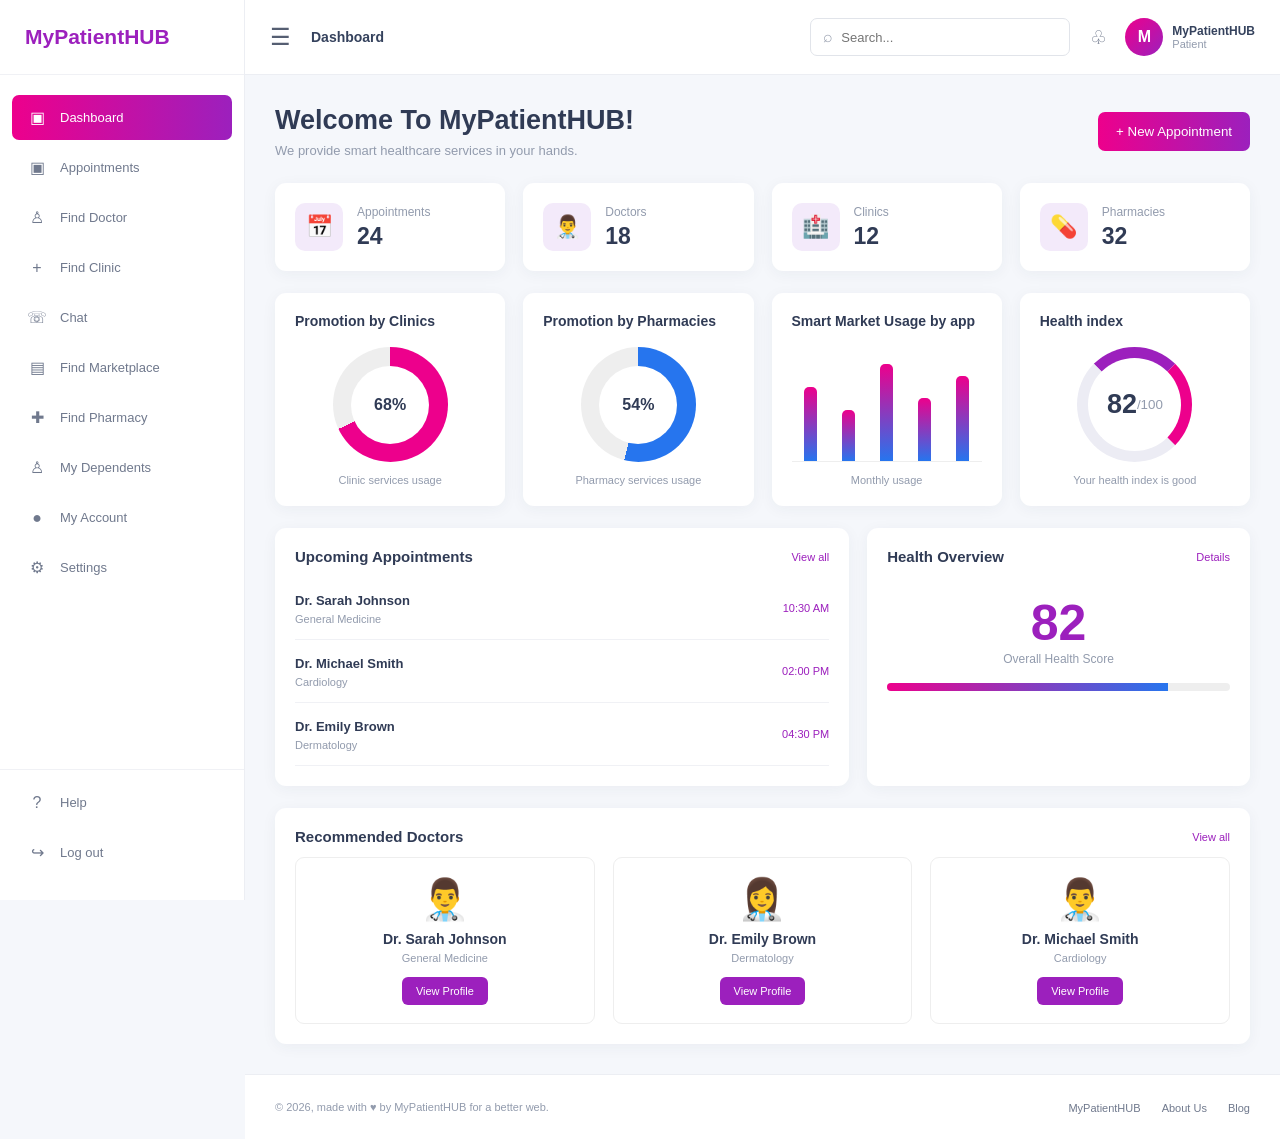
==== dashboard.html @ f843ca40 "Add files via upload" ====
<!DOCTYPE html>
<html lang="en">

<head>

    <meta charset="UTF-8">

    <meta
        name="viewport"
        content="width=device-width, initial-scale=1.0"
    >

    <title>MyPatientHUB - Dashboard</title>

    <link rel="stylesheet" href="style.css">

</head>


<body class="dashboard-body">


    <!-- SIDEBAR -->

    <aside class="sidebar" id="sidebar">

        <div class="sidebar-logo">
            <h2>MyPatientHUB</h2>
        </div>


        <nav class="sidebar-nav">

            <a href="#" class="nav-link active">
                <span>▣</span>
                Dashboard
            </a>

            <a href="#" class="nav-link">
                <span>▣</span>
                Appointments
            </a>

            <a href="#" class="nav-link">
                <span>♙</span>
                Find Doctor
            </a>

            <a href="#" class="nav-link">
                <span>+</span>
                Find Clinic
            </a>

            <a href="#" class="nav-link">
                <span>☏</span>
                Chat
            </a>

            <a href="#" class="nav-link">
                <span>▤</span>
                Find Marketplace
            </a>

            <a href="#" class="nav-link">
                <span>✚</span>
                Find Pharmacy
            </a>

            <a href="#" class="nav-link">
                <span>♙</span>
                My Dependents
            </a>

            <a href="#" class="nav-link">
                <span>●</span>
                My Account
            </a>

            <a href="#" class="nav-link">
                <span>⚙</span>
                Settings
            </a>

        </nav>


        <div class="sidebar-bottom">

            <a href="#" class="nav-link">
                <span>?</span>
                Help
            </a>

            <a href="index.html" class="nav-link">
                <span>↪</span>
                Log out
            </a>

        </div>

    </aside>



    <!-- MAIN -->

    <div class="dashboard-main">


        <!-- HEADER -->

        <header class="dashboard-header">

            <button
                id="menuButton"
                class="menu-button"
            >
                ☰
            </button>


            <div class="breadcrumb">
                Dashboard
            </div>


            <div class="dashboard-search-box">

                <span>⌕</span>

                <input
                    type="text"
                    id="dashboardSearch"
                    placeholder="Search..."
                >

            </div>


            <div class="header-actions">

                <button class="header-icon">
                    ♧
                </button>

                <div class="header-profile">

                    <div class="profile-avatar">
                        M
                    </div>

                    <div class="profile-info">

                        <strong>MyPatientHUB</strong>

                        <span>Patient</span>

                    </div>

                </div>

            </div>

        </header>



        <!-- CONTENT -->

        <main class="dashboard-content">


            <div class="page-header">

                <div>

                    <h1>
                        Welcome To MyPatientHUB!
                    </h1>

                    <p>
                        We provide smart healthcare services in your hands.
                    </p>

                </div>


                <button class="new-appointment-btn">
                    + New Appointment
                </button>

            </div>



            <!-- STATISTICS -->

            <section class="stats-grid">


                <div class="stat-card">

                    <div class="stat-icon">
                        📅
                    </div>

                    <div>

                        <p>Appointments</p>

                        <h2>24</h2>

                    </div>

                </div>



                <div class="stat-card">

                    <div class="stat-icon">
                        👨‍⚕️
                    </div>

                    <div>

                        <p>Doctors</p>

                        <h2>18</h2>

                    </div>

                </div>



                <div class="stat-card">

                    <div class="stat-icon">
                        🏥
                    </div>

                    <div>

                        <p>Clinics</p>

                        <h2>12</h2>

                    </div>

                </div>



                <div class="stat-card">

                    <div class="stat-icon">
                        💊
                    </div>

                    <div>

                        <p>Pharmacies</p>

                        <h2>32</h2>

                    </div>

                </div>

            </section>



            <!-- PROMOTION -->

            <section class="promotion-grid">


                <div class="promotion-card">

                    <h3>
                        Promotion by Clinics
                    </h3>

                    <div class="donut-chart clinic-chart">
                        <span>68%</span>
                    </div>

                    <p>
                        Clinic services usage
                    </p>

                </div>



                <div class="promotion-card">

                    <h3>
                        Promotion by Pharmacies
                    </h3>

                    <div class="donut-chart pharmacy-chart">
                        <span>54%</span>
                    </div>

                    <p>
                        Pharmacy services usage
                    </p>

                </div>



                <div class="promotion-card">

                    <h3>
                        Smart Market Usage by app
                    </h3>


                    <div class="market-bars">

                        <div>
                            <span style="height:65%"></span>
                        </div>

                        <div>
                            <span style="height:45%"></span>
                        </div>

                        <div>
                            <span style="height:85%"></span>
                        </div>

                        <div>
                            <span style="height:55%"></span>
                        </div>

                        <div>
                            <span style="height:75%"></span>
                        </div>

                    </div>


                    <p>
                        Monthly usage
                    </p>

                </div>



                <div class="promotion-card">

                    <h3>
                        Health index
                    </h3>


                    <div class="health-circle">

                        <span>82</span>

                        <small>/100</small>

                    </div>


                    <p>
                        Your health index is good
                    </p>

                </div>

            </section>



            <!-- APPOINTMENTS -->

            <section class="dashboard-grid">


                <div class="dashboard-card">

                    <div class="card-heading">

                        <h3>
                            Upcoming Appointments
                        </h3>

                        <a href="#">
                            View all
                        </a>

                    </div>


                    <div class="appointment-item">

                        <div>

                            <strong>
                                Dr. Sarah Johnson
                            </strong>

                            <p>
                                General Medicine
                            </p>

                        </div>

                        <span>
                            10:30 AM
                        </span>

                    </div>


                    <div class="appointment-item">

                        <div>

                            <strong>
                                Dr. Michael Smith
                            </strong>

                            <p>
                                Cardiology
                            </p>

                        </div>

                        <span>
                            02:00 PM
                        </span>

                    </div>


                    <div class="appointment-item">

                        <div>

                            <strong>
                                Dr. Emily Brown
                            </strong>

                            <p>
                                Dermatology
                            </p>

                        </div>

                        <span>
                            04:30 PM
                        </span>

                    </div>

                </div>



                <div class="dashboard-card">

                    <div class="card-heading">

                        <h3>
                            Health Overview
                        </h3>

                        <a href="#">
                            Details
                        </a>

                    </div>


                    <div class="health-overview">

                        <div class="health-number">
                            82
                        </div>

                        <p>
                            Overall Health Score
                        </p>

                    </div>


                    <div class="health-progress">

                        <span></span>

                    </div>

                </div>

            </section>



            <!-- DOCTORS -->

            <section class="recommended-section">

                <div class="card-heading">

                    <h3>
                        Recommended Doctors
                    </h3>

                    <a href="#">
                        View all
                    </a>

                </div>


                <div class="doctors-grid">


                    <div class="doctor-card">

                        <div class="doctor-avatar">
                            👨‍⚕️
                        </div>

                        <h4>
                            Dr. Sarah Johnson
                        </h4>

                        <p>
                            General Medicine
                        </p>

                        <button>
                            View Profile
                        </button>

                    </div>



                    <div class="doctor-card">

                        <div class="doctor-avatar">
                            👩‍⚕️
                        </div>

                        <h4>
                            Dr. Emily Brown
                        </h4>

                        <p>
                            Dermatology
                        </p>

                        <button>
                            View Profile
                        </button>

                    </div>



                    <div class="doctor-card">

                        <div class="doctor-avatar">
                            👨‍⚕️
                        </div>

                        <h4>
                            Dr. Michael Smith
                        </h4>

                        <p>
                            Cardiology
                        </p>

                        <button>
                            View Profile
                        </button>

                    </div>

                </div>

            </section>

        </main>



        <!-- FOOTER -->

        <footer class="dashboard-footer">

            <p>
                © 2026, made with ♥ by MyPatientHUB for a better web.
            </p>


            <div>

                <a href="#">
                    MyPatientHUB
                </a>

                <a href="#">
                    About Us
                </a>

                <a href="#">
                    Blog
                </a>

            </div>

        </footer>

    </div>



    <script src="script.js"></script>

</body>

</html>
---- style.css ----
/* =====================================
   RESET
===================================== */

* {
    margin: 0;
    padding: 0;
    box-sizing: border-box;
}


body {
    font-family: Arial, Helvetica, sans-serif;
    background: #f6f8fa;
    color: #35425d;
}


button,
input {
    font-family: inherit;
}


/* =====================================
   LOGIN PAGE
===================================== */

.login-page {
    min-height: 100vh;
    padding: 8px 12px 25px;
}


.welcome-section {
    height: 377px;

    border-radius: 8px;

    background-image:
        linear-gradient(
            rgba(35, 20, 80, 0.10),
            rgba(35, 20, 80, 0.10)
        ),
        url("login-background.jpg");

    background-size: cover;
    background-position: center;

    overflow: hidden;
}


.welcome-content {
    text-align: center;
    padding-top: 85px;
    color: white;
}


.welcome-content h1 {
    font-size: 42px;
    font-weight: 700;
    margin-bottom: 14px;
}


.welcome-content p {
    font-size: 15px;
}


/* =====================================
   LOGIN CARD
===================================== */

.login-card {
    width: 390px;
    min-height: 430px;

    background: white;

    margin: -190px auto 0;

    padding: 25px 22px;

    border-radius: 15px;

    box-shadow:
        0 10px 35px rgba(0, 0, 0, 0.15);

    position: relative;
    z-index: 5;
}


.login-card h2 {
    text-align: center;

    color: #303b55;

    font-size: 25px;

    margin-bottom: 25px;
}


/* SOCIAL */

.social-login {
    display: flex;
    justify-content: center;
    gap: 12px;

    margin-bottom: 18px;
}


.social-btn {
    width: 62px;
    height: 45px;

    background: white;

    border: 1px solid #d7dce5;

    border-radius: 5px;

    font-size: 22px;
    font-weight: bold;

    cursor: pointer;
}


.facebook-btn {
    color: #1877f2;
}


.google-btn {
    color: #4285f4;
}


/* FORM */

.login-form {
    width: 100%;
}


.login-form input[type="text"],
.login-form input[type="password"] {
    width: 100%;
    height: 40px;

    border: 1px solid #d9dce4;

    border-radius: 4px;

    padding: 0 12px;

    margin-bottom: 10px;

    outline: none;

    color: #35425d;
}


.login-form input:focus {
    border-color: #9c20bd;
}


/* BUTTONS */

.sign-in-btn,
.sign-up-btn {
    width: 100%;
    height: 42px;

    border: none;

    border-radius: 5px;

    color: white;

    font-weight: bold;

    cursor: pointer;
}


.sign-in-btn {
    background: linear-gradient(
        90deg,
        #ed008c,
        #9c20bd
    );
}


.sign-up-btn {
    background: linear-gradient(
        90deg,
        #22b9e8,
        #2675ee
    );
}


/* OPTIONS */

.login-options {
    display: flex;

    justify-content: space-between;

    align-items: center;

    margin-top: 13px;

    font-size: 12px;
}


.login-options a {
    color: #2878d8;
}


.remember-me {
    display: flex;
    gap: 5px;

    align-items: center;
}


.or-divider {
    display: flex;

    align-items: center;

    gap: 10px;

    margin: 18px 0;
}


.or-divider::before,
.or-divider::after {
    content: "";

    height: 1px;

    background: #ddd;

    flex: 1;
}


.or-divider span {
    color: #888;
    font-size: 12px;
}


/* SIGN UP PAGE */

.signup-card {
    min-height: 490px;
}


.signup-card h2 {
    font-size: 22px;
}


/* LOGIN FOOTER */

.login-footer {
    display: flex;

    justify-content: center;

    flex-wrap: wrap;

    gap: 22px;

    margin-top: 20px;
}


.login-footer a {
    color: #3478c9;

    font-size: 12px;

    text-decoration: none;
}


/* =====================================
   DASHBOARD
===================================== */

.dashboard-body {
    background: #f5f7fb;
}


/* SIDEBAR */

.sidebar {
    position: fixed;

    left: 0;
    top: 0;
    bottom: 0;

    width: 245px;

    background: white;

    border-right: 1px solid #eceef3;

    z-index: 1000;

    display: flex;

    flex-direction: column;
}


.sidebar-logo {
    height: 75px;

    display: flex;

    align-items: center;

    padding-left: 25px;

    border-bottom: 1px solid #f0f1f5;
}


.sidebar-logo h2 {
    color: #9c20bd;

    font-size: 21px;
}


.sidebar-nav {
    padding: 20px 12px;

    flex: 1;
}


.nav-link {
    display: flex;

    align-items: center;

    gap: 13px;

    height: 45px;

    padding: 0 15px;

    margin-bottom: 5px;

    border-radius: 7px;

    color: #70798d;

    text-decoration: none;

    font-size: 13px;
}


.nav-link span {
    width: 20px;

    text-align: center;

    font-size: 16px;
}


.nav-link:hover {
    background: #f8edf9;

    color: #9c20bd;
}


.nav-link.active {
    color: white;

    background: linear-gradient(
        90deg,
        #ed008c,
        #9c20bd
    );
}


.sidebar-bottom {
    padding: 10px 12px 20px;

    border-top: 1px solid #f0f1f5;
}


/* MAIN */

.dashboard-main {
    margin-left: 245px;

    min-height: 100vh;

    display: flex;

    flex-direction: column;
}


/* HEADER */

.dashboard-header {
    height: 75px;

    background: white;

    border-bottom: 1px solid #eceef3;

    display: flex;

    align-items: center;

    padding: 0 25px;

    gap: 20px;
}


.menu-button {
    border: none;

    background: transparent;

    font-size: 23px;

    color: #555e72;

    cursor: pointer;
}


.breadcrumb {
    font-size: 14px;

    font-weight: 600;

    color: #35425d;
}


.dashboard-search-box {
    margin-left: auto;

    width: 260px;

    height: 38px;

    border: 1px solid #e1e4ea;

    border-radius: 7px;

    display: flex;

    align-items: center;

    gap: 8px;

    padding: 0 12px;

    color: #9aa1b0;
}


.dashboard-search-box input {
    border: none;

    outline: none;

    width: 100%;

    font-size: 13px;
}


.header-actions {
    display: flex;

    align-items: center;

    gap: 18px;
}


.header-icon {
    border: none;

    background: transparent;

    font-size: 19px;

    color: #70798d;

    cursor: pointer;
}


.header-profile {
    display: flex;

    align-items: center;

    gap: 9px;
}


.profile-avatar {
    width: 38px;
    height: 38px;

    border-radius: 50%;

    background: linear-gradient(
        135deg,
        #ed008c,
        #9c20bd
    );

    color: white;

    display: flex;

    align-items: center;

    justify-content: center;

    font-weight: bold;
}


.profile-info {
    display: flex;

    flex-direction: column;
}


.profile-info strong {
    font-size: 12px;

    color: #35425d;
}


.profile-info span {
    font-size: 11px;

    color: #929bad;
}


/* CONTENT */

.dashboard-content {
    padding: 30px;

    flex: 1;
}


.page-header {
    display: flex;

    justify-content: space-between;

    align-items: center;
}


.page-header h1 {
    font-size: 27px;

    color: #303b55;

    margin-bottom: 7px;
}


.page-header p {
    color: #929bad;

    font-size: 13px;
}


.new-appointment-btn {
    border: none;

    color: white;

    background: linear-gradient(
        90deg,
        #ed008c,
        #9c20bd
    );

    padding: 12px 18px;

    border-radius: 7px;

    cursor: pointer;
}


/* STATS */

.stats-grid {
    display: grid;

    grid-template-columns: repeat(4, 1fr);

    gap: 18px;

    margin-top: 25px;
}


.stat-card {
    background: white;

    border-radius: 11px;

    padding: 20px;

    display: flex;

    align-items: center;

    gap: 14px;

    box-shadow:
        0 3px 15px rgba(40, 50, 80, 0.05);
}


.stat-icon {
    width: 48px;
    height: 48px;

    border-radius: 10px;

    background: #f3eafa;

    display: flex;

    justify-content: center;

    align-items: center;

    font-size: 22px;
}


.stat-card p {
    color: #929bad;

    font-size: 12px;
}


.stat-card h2 {
    color: #303b55;

    font-size: 23px;

    margin-top: 4px;
}


/* PROMOTION */

.promotion-grid {
    display: grid;

    grid-template-columns: repeat(4, 1fr);

    gap: 18px;

    margin-top: 22px;
}


.promotion-card {
    background: white;

    border-radius: 11px;

    padding: 20px;

    box-shadow:
        0 3px 15px rgba(40, 50, 80, 0.05);

    text-align: center;
}


.promotion-card h3 {
    text-align: left;

    font-size: 14px;

    color: #303b55;

    margin-bottom: 18px;
}


.promotion-card p {
    font-size: 11px;

    color: #929bad;

    margin-top: 12px;
}


/* DONUT */

.donut-chart {
    width: 115px;
    height: 115px;

    border-radius: 50%;

    margin: auto;

    display: flex;

    align-items: center;

    justify-content: center;

    position: relative;
}


.donut-chart::after {
    content: "";

    position: absolute;

    width: 78px;
    height: 78px;

    background: white;

    border-radius: 50%;
}


.donut-chart span {
    position: relative;

    z-index: 2;

    font-weight: bold;

    color: #303b55;
}


.clinic-chart {
    background:
        conic-gradient(
            #ed008c 68%,
            #eee 68%
        );
}


.pharmacy-chart {
    background:
        conic-gradient(
            #2675ee 54%,
            #eee 54%
        );
}


/* MARKET */

.market-bars {
    height: 115px;

    display: flex;

    align-items: flex-end;

    justify-content: space-around;

    border-bottom: 1px solid #eee;
}


.market-bars div {
    height: 100%;

    width: 13px;

    display: flex;

    align-items: flex-end;
}


.market-bars span {
    width: 100%;

    display: block;

    background: linear-gradient(
        #ed008c,
        #2675ee
    );

    border-radius: 5px 5px 0 0;
}


/* HEALTH CIRCLE */

.health-circle {
    width: 115px;
    height: 115px;

    margin: auto;

    border-radius: 50%;

    border: 11px solid #ececf4;

    border-top-color: #9c20bd;

    border-right-color: #ed008c;

    display: flex;

    align-items: center;

    justify-content: center;
}


.health-circle span {
    font-size: 27px;

    font-weight: bold;

    color: #303b55;
}


.health-circle small {
    color: #929bad;
}


/* DASHBOARD GRID */

.dashboard-grid {
    display: grid;

    grid-template-columns: 1.5fr 1fr;

    gap: 18px;

    margin-top: 22px;
}


.dashboard-card,
.recommended-section {
    background: white;

    border-radius: 11px;

    padding: 20px;

    box-shadow:
        0 3px 15px rgba(40, 50, 80, 0.05);
}


.card-heading {
    display: flex;

    justify-content: space-between;

    align-items: center;

    margin-bottom: 12px;
}


.card-heading h3 {
    font-size: 15px;

    color: #303b55;
}


.card-heading a {
    color: #9c20bd;

    font-size: 11px;

    text-decoration: none;
}


.appointment-item {
    display: flex;

    justify-content: space-between;

    align-items: center;

    padding: 14px 0;

    border-bottom: 1px solid #f0f1f5;
}


.appointment-item strong {
    color: #303b55;

    font-size: 13px;
}


.appointment-item p {
    color: #929bad;

    font-size: 11px;

    margin-top: 4px;
}


.appointment-item > span {
    color: #9c20bd;

    font-size: 11px;
}


/* HEALTH OVERVIEW */

.health-overview {
    text-align: center;

    padding: 17px;
}


.health-number {
    color: #9c20bd;

    font-size: 50px;

    font-weight: bold;
}


.health-overview p {
    color: #929bad;

    font-size: 12px;
}


.health-progress {
    height: 8px;

    background: #eee;

    border-radius: 10px;

    overflow: hidden;
}


.health-progress span {
    display: block;

    width: 82%;

    height: 100%;

    background: linear-gradient(
        90deg,
        #ed008c,
        #2675ee
    );
}


/* DOCTORS */

.recommended-section {
    margin-top: 22px;
}


.doctors-grid {
    display: grid;

    grid-template-columns: repeat(3, 1fr);

    gap: 18px;
}


.doctor-card {
    text-align: center;

    border: 1px solid #eee;

    border-radius: 9px;

    padding: 18px;
}


.doctor-avatar {
    font-size: 40px;

    margin-bottom: 8px;
}


.doctor-card h4 {
    color: #303b55;

    font-size: 14px;
}


.doctor-card p {
    color: #929bad;

    font-size: 11px;

    margin: 5px 0 13px;
}


.doctor-card button {
    border: none;

    background: #9c20bd;

    color: white;

    padding: 8px 14px;

    border-radius: 6px;

    cursor: pointer;

    font-size: 11px;
}


/* FOOTER */

.dashboard-footer {
    min-height: 65px;

    background: white;

    border-top: 1px solid #eceef3;

    padding: 18px 30px;

    display: flex;

    justify-content: space-between;

    align-items: center;
}


.dashboard-footer p {
    color: #929bad;

    font-size: 11px;
}


.dashboard-footer a {
    color: #70798d;

    font-size: 11px;

    margin-left: 18px;

    text-decoration: none;
}


/* =====================================
   RESPONSIVE
===================================== */

@media (max-width: 1100px) {

    .stats-grid {
        grid-template-columns: repeat(2, 1fr);
    }


    .promotion-grid {
        grid-template-columns: repeat(2, 1fr);
    }


    .sidebar {
        width: 220px;
    }


    .dashboard-main {
        margin-left: 220px;
    }

}


@media (max-width: 768px) {

    /* LOGIN */

    .welcome-content h1 {
        font-size: 32px;
    }


    .login-card {
        width: calc(100% - 20px);
    }


    /* DASHBOARD */

    .sidebar {
        width: 245px;

        transform: translateX(-100%);

        transition: 0.3s;
    }


    .sidebar.show {
        transform: translateX(0);
    }


    .dashboard-main {
        margin-left: 0;
    }


    .dashboard-header {
        padding: 0 15px;
    }


    .dashboard-search-box {
        display: none;
    }


    .dashboard-content {
        padding: 20px 15px;
    }


    .stats-grid {
        grid-template-columns: 1fr;
    }


    .promotion-grid {
        grid-template-columns: 1fr;
    }


    .dashboard-grid {
        grid-template-columns: 1fr;
    }


    .doctors-grid {
        grid-template-columns: 1fr;
    }


    .page-header {
        flex-direction: column;

        align-items: flex-start;

        gap: 15px;
    }


    .new-appointment-btn {
        width: 100%;
    }


    .dashboard-footer {
        flex-direction: column;

        gap: 10px;

        text-align: center;
    }

}


@media (max-width: 480px) {

    .login-page {
        padding: 5px 8px 20px;
    }


    .welcome-section {
        height: 300px;
    }


    .welcome-content {
        padding-top: 65px;
    }


    .welcome-content h1 {
        font-size: 27px;
    }


    .welcome-content p {
        font-size: 12px;
    }


    .login-card {
        margin-top: -90px;

        padding: 20px 16px;
    }


    .login-card h2 {
        font-size: 20px;
    }


    .login-options {
        flex-direction: column;

        align-items: flex-start;

        gap: 9px;
    }


    .login-footer {
        flex-direction: column;

        align-items: center;

        gap: 9px;
    }


    .dashboard-content {
        padding: 15px 10px;
    }


    .profile-info {
        display: none;
    }

}
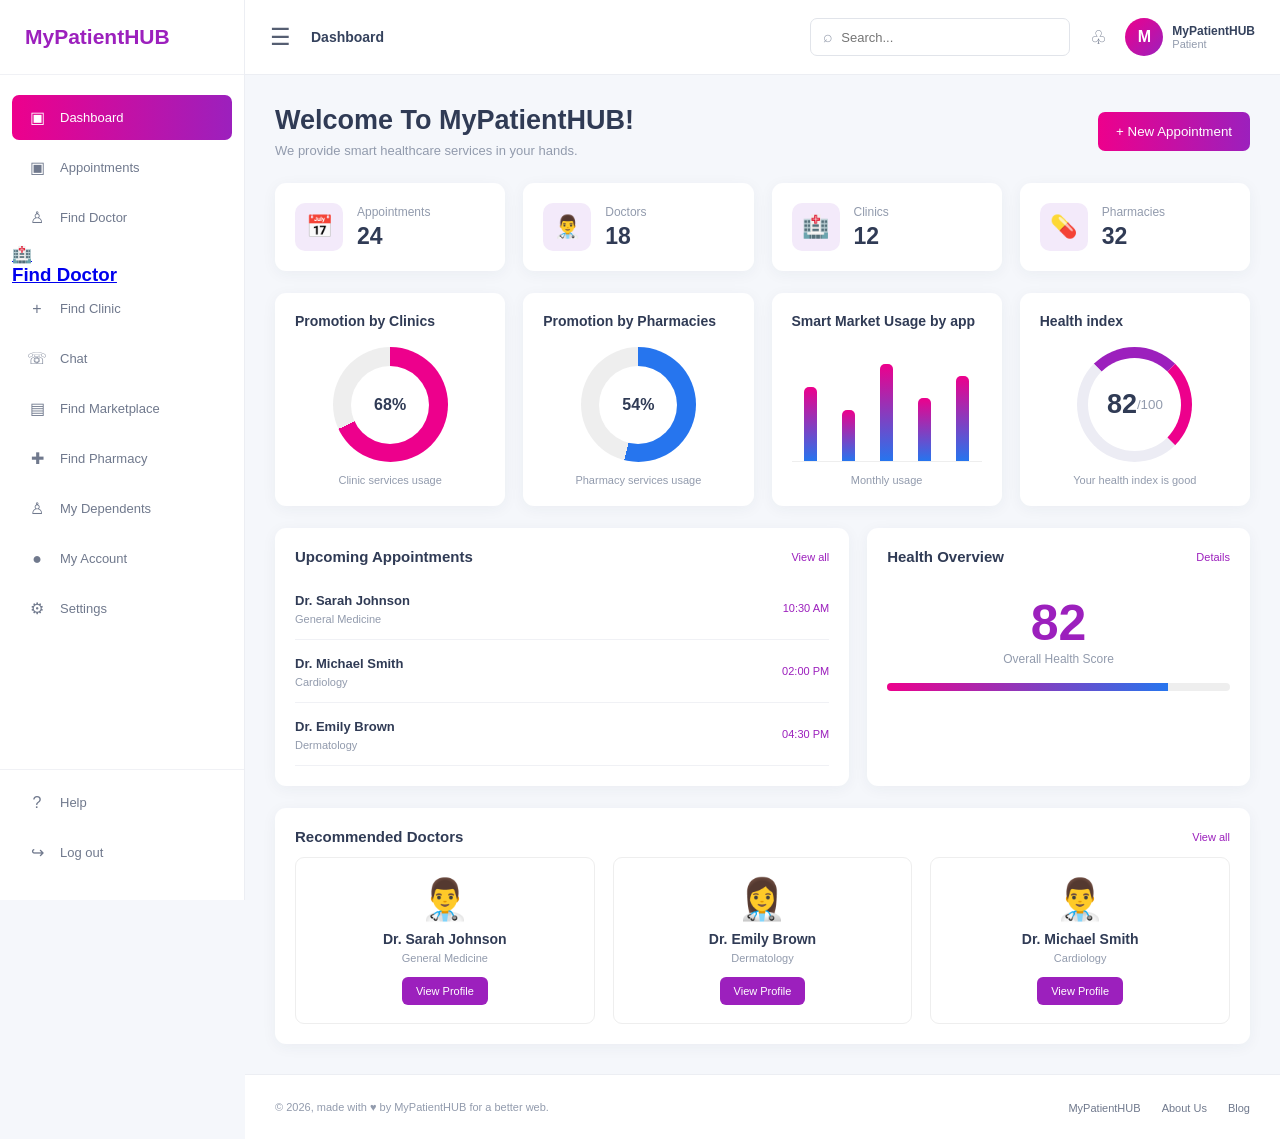
==== commit 7ee0b8c1: "Add files via upload" ====
--- a/dashboard.html
+++ b/dashboard.html
@@ -41,12 +41,18 @@
                 Appointments
             </a>
 
-            <a href="#" class="nav-link">
-                <span>♙</span>
-                Find Doctor
-            </a>
-
-            <a href="#" class="nav-link">
+            <a href="find-doctor.html" class="nav-link">
+    <span>♙</span>
+    Find Doctor
+</a>
+            <a href="find-doctor.html" class="service-card">
+    <div class="service-icon">🏥</div>
+    <h3>Find Doctor</h3>
+</a>
+
+            
+
+            <a href="find-doctor.html" class="nav-link">
                 <span>+</span>
                 Find Clinic
             </a>
@@ -149,7 +155,7 @@
                         M
                     </div>
 
-                    <div class="profile-info">
+                    <div class="profile-info"> 
 
                         <strong>MyPatientHUB</strong>
 
--- a/style.css
+++ b/style.css
@@ -1,6 +1,4 @@
-/* =====================================
-   RESET
-===================================== */
+
 
 * {
     margin: 0;
@@ -22,9 +20,9 @@
 }
 
 
-/* =====================================
+
    LOGIN PAGE
-===================================== */
+
 
 .login-page {
     min-height: 100vh;
@@ -70,9 +68,6 @@
 }
 
 
-/* =====================================
-   LOGIN CARD
-===================================== */
 
 .login-card {
     width: 390px;
@@ -304,9 +299,8 @@
 }
 
 
-/* =====================================
-   DASHBOARD
-===================================== */
+ 
+
 
 .dashboard-body {
     background: #f5f7fb;
@@ -1134,9 +1128,8 @@
 }
 
 
-/* =====================================
-   RESPONSIVE
-===================================== */
+
+
 
 @media (max-width: 1100px) {
 
@@ -1240,12 +1233,10 @@
         gap: 15px;
     }
 
-
     .new-appointment-btn {
         width: 100%;
     }
 
-
     .dashboard-footer {
         flex-direction: column;
 
@@ -1256,7 +1247,6 @@
 
 }
 
-
 @media (max-width: 480px) {
 
     .login-page {
@@ -1323,4 +1313,708 @@
         display: none;
     }
 
+}
+/* FIND DOCTOR */
+
+.doctor-header {
+    height: 70px;
+    background: white;
+    display: flex;
+    align-items: center;
+    gap: 25px;
+    padding: 0 30px;
+    border-bottom: 1px solid #eee;
+}
+
+.doctor-header h2 {
+    color: #9c20bd;
+}
+
+.doctor-header input {
+    margin-left: auto;
+    width: 250px;
+    padding: 10px;
+    border: 1px solid #ddd;
+    border-radius: 6px;
+}
+
+.doctor-header a {
+    color: #9c20bd;
+    text-decoration: none;
+}
+
+.doctor-page {
+    padding: 30px;
+    background: #f6f8fb;
+    min-height: 100vh;
+}
+
+.doctor-title h1 {
+    color: #303b55;
+    margin: 8px 0;
+}
+
+.doctor-title p,
+.doctor-title span {
+    color: #929bad;
+    font-size: 13px;
+}
+
+.doctor-search {
+    background: white;
+    padding: 20px;
+    margin-top: 25px;
+    display: flex;
+    gap: 12px;
+    border-radius: 10px;
+}
+
+.doctor-search input {
+    flex: 1;
+    padding: 13px;
+    border: 1px solid #ddd;
+    border-radius: 6px;
+}
+
+.doctor-search button,
+.doctor-info button {
+    background: linear-gradient(90deg, #ed008c, #9c20bd);
+    color: white;
+    border: none;
+    border-radius: 6px;
+    padding: 12px 20px;
+    cursor: pointer;
+}
+
+.doctor-view {
+    margin: 20px 0;
+}
+
+.doctor-view button {
+    padding: 10px 20px;
+    border: 1px solid #ddd;
+    background: white;
+    cursor: pointer;
+}
+
+.doctor-content {
+    display: grid;
+    grid-template-columns: 230px 1fr;
+    gap: 20px;
+}
+
+.doctor-filter {
+    background: white;
+    padding: 20px;
+    border-radius: 10px;
+}
+
+.doctor-filter h3 {
+    color: #303b55;
+    margin-bottom: 15px;
+}
+
+.doctor-filter select {
+    width: 100%;
+    padding: 11px;
+    margin-bottom: 12px;
+    border: 1px solid #ddd;
+    border-radius: 6px;
+}
+
+.doctor-item {
+    background: white;
+    padding: 22px;
+    margin-bottom: 18px;
+    border-radius: 10px;
+    display: flex;
+    gap: 20px;
+}
+
+.doctor-image {
+    width: 100px;
+    height: 100px;
+    background: #f0eafa;
+    border-radius: 10px;
+    display: flex;
+    justify-content: center;
+    align-items: center;
+    font-size: 45px;
+}
+
+.doctor-info h2 {
+    color: #303b55;
+    font-size: 18px;
+}
+
+.doctor-info h4 {
+    color: #9c20bd;
+    margin: 8px 0;
+}
+
+.doctor-info p {
+    color: #929bad;
+    font-size: 12px;
+    margin: 6px 0;
+}
+
+@media (max-width: 768px) {
+
+    .doctor-header input {
+        display: none;
+    }
+
+    .doctor-page {
+        padding: 15px;
+    }
+
+    .doctor-search {
+        flex-direction: column;
+    }
+
+    .doctor-content {
+        grid-template-columns: 1fr;
+    }
+
+    .doctor-item {
+        flex-direction: column;
+    }
+
+}
+/* =========================
+   FIND DOCTOR
+========================= */
+
+.doctor-body {
+    background: #f6f8fb;
+}
+
+
+/* HEADER */
+
+.doctor-header {
+    height: 70px;
+    background: white;
+    display: flex;
+    align-items: center;
+    gap: 25px;
+    padding: 0 30px;
+    border-bottom: 1px solid #eee;
+}
+
+.doctor-logo {
+    color: #9c20bd;
+    font-size: 22px;
+    font-weight: bold;
+}
+
+.doctor-top-search {
+    margin-left: auto;
+}
+
+.doctor-top-search input {
+    width: 240px;
+    padding: 10px 14px;
+    border: 1px solid #ddd;
+    border-radius: 6px;
+    outline: none;
+}
+
+.back-dashboard {
+    color: #9c20bd;
+    text-decoration: none;
+    font-size: 14px;
+}
+
+
+/* PAGE */
+
+.doctor-page {
+    padding: 30px;
+    min-height: 100vh;
+}
+
+
+/* TITLE */
+
+.doctor-title p {
+    color: #929bad;
+    font-size: 13px;
+    margin-bottom: 8px;
+}
+
+.doctor-title h1 {
+    color: #303b55;
+    margin-bottom: 8px;
+    font-size: 28px;
+}
+
+.doctor-title span {
+    color: #929bad;
+    font-size: 13px;
+}
+
+
+/* SEARCH */
+
+.doctor-search {
+    background: white;
+    padding: 20px;
+    margin-top: 25px;
+    border-radius: 10px;
+    display: flex;
+    gap: 15px;
+    box-shadow: 0 3px 15px rgba(40, 50, 80, 0.05);
+}
+
+.search-field {
+    flex: 1;
+}
+
+.search-field label {
+    display: block;
+    color: #35425d;
+    font-size: 12px;
+    margin-bottom: 7px;
+}
+
+.search-field input {
+    width: 100%;
+    box-sizing: border-box;
+    padding: 13px;
+    border: 1px solid #ddd;
+    border-radius: 6px;
+    outline: none;
+}
+
+.doctor-search button {
+    align-self: end;
+    background: linear-gradient(90deg, #ed008c, #9c20bd);
+    color: white;
+    border: none;
+    border-radius: 6px;
+    padding: 13px 25px;
+    cursor: pointer;
+}
+
+
+/* MAP / LIST */
+
+.doctor-view {
+    margin: 20px 0;
+}
+
+.doctor-view button {
+    padding: 10px 22px;
+    border: 1px solid #ddd;
+    background: white;
+    cursor: pointer;
+}
+
+.doctor-view button.active-view {
+    background: #9c20bd;
+    color: white;
+}
+
+
+/* CONTENT */
+
+.doctor-content {
+    position: relative;
+    display: grid;
+    grid-template-columns: 230px 1fr;
+    gap: 20px;
+}
+
+
+/* FILTER */
+
+.doctor-filter {
+    background: white;
+    padding: 20px;
+    border-radius: 10px;
+    height: fit-content;
+}
+
+.doctor-filter h3 {
+    color: #303b55;
+    margin-bottom: 18px;
+}
+
+.doctor-filter label {
+    display: block;
+    color: #35425d;
+    font-size: 12px;
+    margin-bottom: 6px;
+}
+
+.doctor-filter select {
+    width: 100%;
+    padding: 11px;
+    margin-bottom: 15px;
+    border: 1px solid #ddd;
+    border-radius: 6px;
+    background: white;
+}
+
+#clearFilters {
+    width: 100%;
+    padding: 11px;
+    border: none;
+    border-radius: 6px;
+    background: #eee;
+    color: #555;
+    cursor: pointer;
+}
+
+
+/* DOCTOR LIST */
+
+.doctor-list {
+    min-width: 0;
+}
+
+.doctor-item {
+    background: white;
+    padding: 22px;
+    margin-bottom: 18px;
+    border-radius: 10px;
+    display: flex;
+    gap: 20px;
+    box-shadow: 0 3px 15px rgba(40, 50, 80, 0.05);
+}
+
+.doctor-image {
+    width: 100px;
+    height: 100px;
+    flex-shrink: 0;
+    background: #f0eafa;
+    border-radius: 10px;
+    display: flex;
+    justify-content: center;
+    align-items: center;
+    font-size: 45px;
+}
+
+.doctor-info h2 {
+    color: #303b55;
+    font-size: 18px;
+    margin-bottom: 8px;
+}
+
+.doctor-info h4 {
+    color: #9c20bd;
+    margin-bottom: 8px;
+}
+
+.doctor-info p {
+    color: #929bad;
+    font-size: 12px;
+    margin: 6px 0;
+}
+
+.available-btn {
+    margin-top: 10px;
+    background: linear-gradient(90deg, #ed008c, #9c20bd);
+    color: white;
+    border: none;
+    border-radius: 6px;
+    padding: 10px 15px;
+    cursor: pointer;
+}
+
+
+/* NO RESULT */
+
+.no-doctor {
+    display: none;
+    background: white;
+    padding: 40px;
+    text-align: center;
+    color: #929bad;
+    border-radius: 10px;
+}
+
+
+/* MAP */
+
+.doctor-map {
+    display: none;
+    background: white;
+    border-radius: 10px;
+    min-height: 450px;
+}
+
+.map-box {
+    min-height: 450px;
+    display: flex;
+    flex-direction: column;
+    align-items: center;
+    justify-content: center;
+    text-align: center;
+    background: #eef2f7;
+    border-radius: 10px;
+}
+
+.map-icon {
+    font-size: 45px;
+}
+
+.map-box h2 {
+    color: #303b55;
+    margin: 10px 0;
+}
+
+.map-box p {
+    color: #929bad;
+}
+
+.map-location {
+    margin-top: 12px;
+    padding: 10px 20px;
+    background: white;
+    border-radius: 6px;
+    color: #35425d;
+}
+
+
+/* MOBILE */
+
+@media (max-width: 768px) {
+
+    .doctor-header {
+        padding: 0 15px;
+    }
+
+    .doctor-top-search {
+        display: none;
+    }
+
+    .doctor-page {
+        padding: 15px;
+    }
+
+    .doctor-search {
+        flex-direction: column;
+    }
+
+    .doctor-search button {
+        width: 100%;
+    }
+
+    .doctor-content {
+        grid-template-columns: 1fr;
+    }
+
+    .doctor-item {
+        flex-direction: column;
+    }
+
+    .doctor-image {
+        width: 80px;
+        height: 80px;
+    }
+
+}
+/* FIND CLINIC */
+
+.clinic-body {
+    background: #f6f8fb;
+}
+
+.clinic-header {
+    height: 70px;
+    background: white;
+    display: flex;
+    align-items: center;
+    gap: 25px;
+    padding: 0 30px;
+    border-bottom: 1px solid #eee;
+}
+
+.clinic-header h2 {
+    color: #9c20bd;
+}
+
+.clinic-header input {
+    margin-left: auto;
+    width: 240px;
+    padding: 10px;
+    border: 1px solid #ddd;
+    border-radius: 6px;
+}
+
+.clinic-header a {
+    color: #9c20bd;
+    text-decoration: none;
+}
+
+.clinic-page {
+    padding: 30px;
+    min-height: 100vh;
+}
+
+.clinic-title h1 {
+    color: #303b55;
+    margin: 8px 0;
+}
+
+.clinic-title p,
+.clinic-title span {
+    color: #929bad;
+    font-size: 13px;
+}
+
+.clinic-search {
+    background: white;
+    padding: 20px;
+    margin-top: 25px;
+    display: flex;
+    gap: 12px;
+    border-radius: 10px;
+}
+
+.clinic-search input {
+    flex: 1;
+    padding: 13px;
+    border: 1px solid #ddd;
+    border-radius: 6px;
+}
+
+.clinic-search button,
+.clinic-btn {
+    background: linear-gradient(90deg, #ed008c, #9c20bd);
+    color: white;
+    border: none;
+    border-radius: 6px;
+    padding: 12px 20px;
+    cursor: pointer;
+}
+
+.clinic-view {
+    margin: 20px 0;
+}
+
+.clinic-view button {
+    padding: 10px 20px;
+    border: 1px solid #ddd;
+    background: white;
+    cursor: pointer;
+}
+
+.clinic-view .active-clinic {
+    background: #9c20bd;
+    color: white;
+}
+
+.clinic-content {
+    display: grid;
+    grid-template-columns: 230px 1fr;
+    gap: 20px;
+}
+
+.clinic-filter,
+.clinic-item {
+    background: white;
+    padding: 20px;
+    border-radius: 10px;
+}
+
+.clinic-filter h3 {
+    color: #303b55;
+}
+
+.clinic-filter select {
+    width: 100%;
+    padding: 11px;
+    margin: 12px 0;
+    border: 1px solid #ddd;
+    border-radius: 6px;
+}
+
+#clearClinic {
+    width: 100%;
+    padding: 10px;
+    border: 0;
+    cursor: pointer;
+}
+
+.clinic-item {
+    display: flex;
+    gap: 20px;
+    margin-bottom: 18px;
+    box-shadow: 0 3px 15px rgba(40,50,80,.05);
+}
+
+.clinic-icon {
+    width: 90px;
+    height: 90px;
+    background: #f0eafa;
+    border-radius: 10px;
+    display: flex;
+    align-items: center;
+    justify-content: center;
+    font-size: 40px;
+}
+
+.clinic-item h2 {
+    color: #303b55;
+    font-size: 18px;
+}
+
+.clinic-item h4 {
+    color: #9c20bd;
+    margin: 7px 0;
+}
+
+.clinic-item p {
+    color: #929bad;
+    font-size: 12px;
+}
+
+.no-clinic {
+    display: none;
+    background: white;
+    padding: 30px;
+    text-align: center;
+}
+
+.clinic-map {
+    display: none;
+    min-height: 400px;
+    background: #eef2f7;
+    border-radius: 10px;
+    align-items: center;
+    justify-content: center;
+    text-align: center;
+}
+
+.map-icon {
+    font-size: 45px;
+}
+
+@media (max-width: 768px) {
+    .clinic-header input {
+        display: none;
+    }
+
+    .clinic-page {
+        padding: 15px;
+    }
+
+    .clinic-search {
+        flex-direction: column;
+    }
+
+    .clinic-search button {
+        width: 100%;
+    }
+
+    .clinic-content {
+        grid-template-columns: 1fr;
+    }
+
+    .clinic-item {
+        flex-direction: column;
+    }
 }
